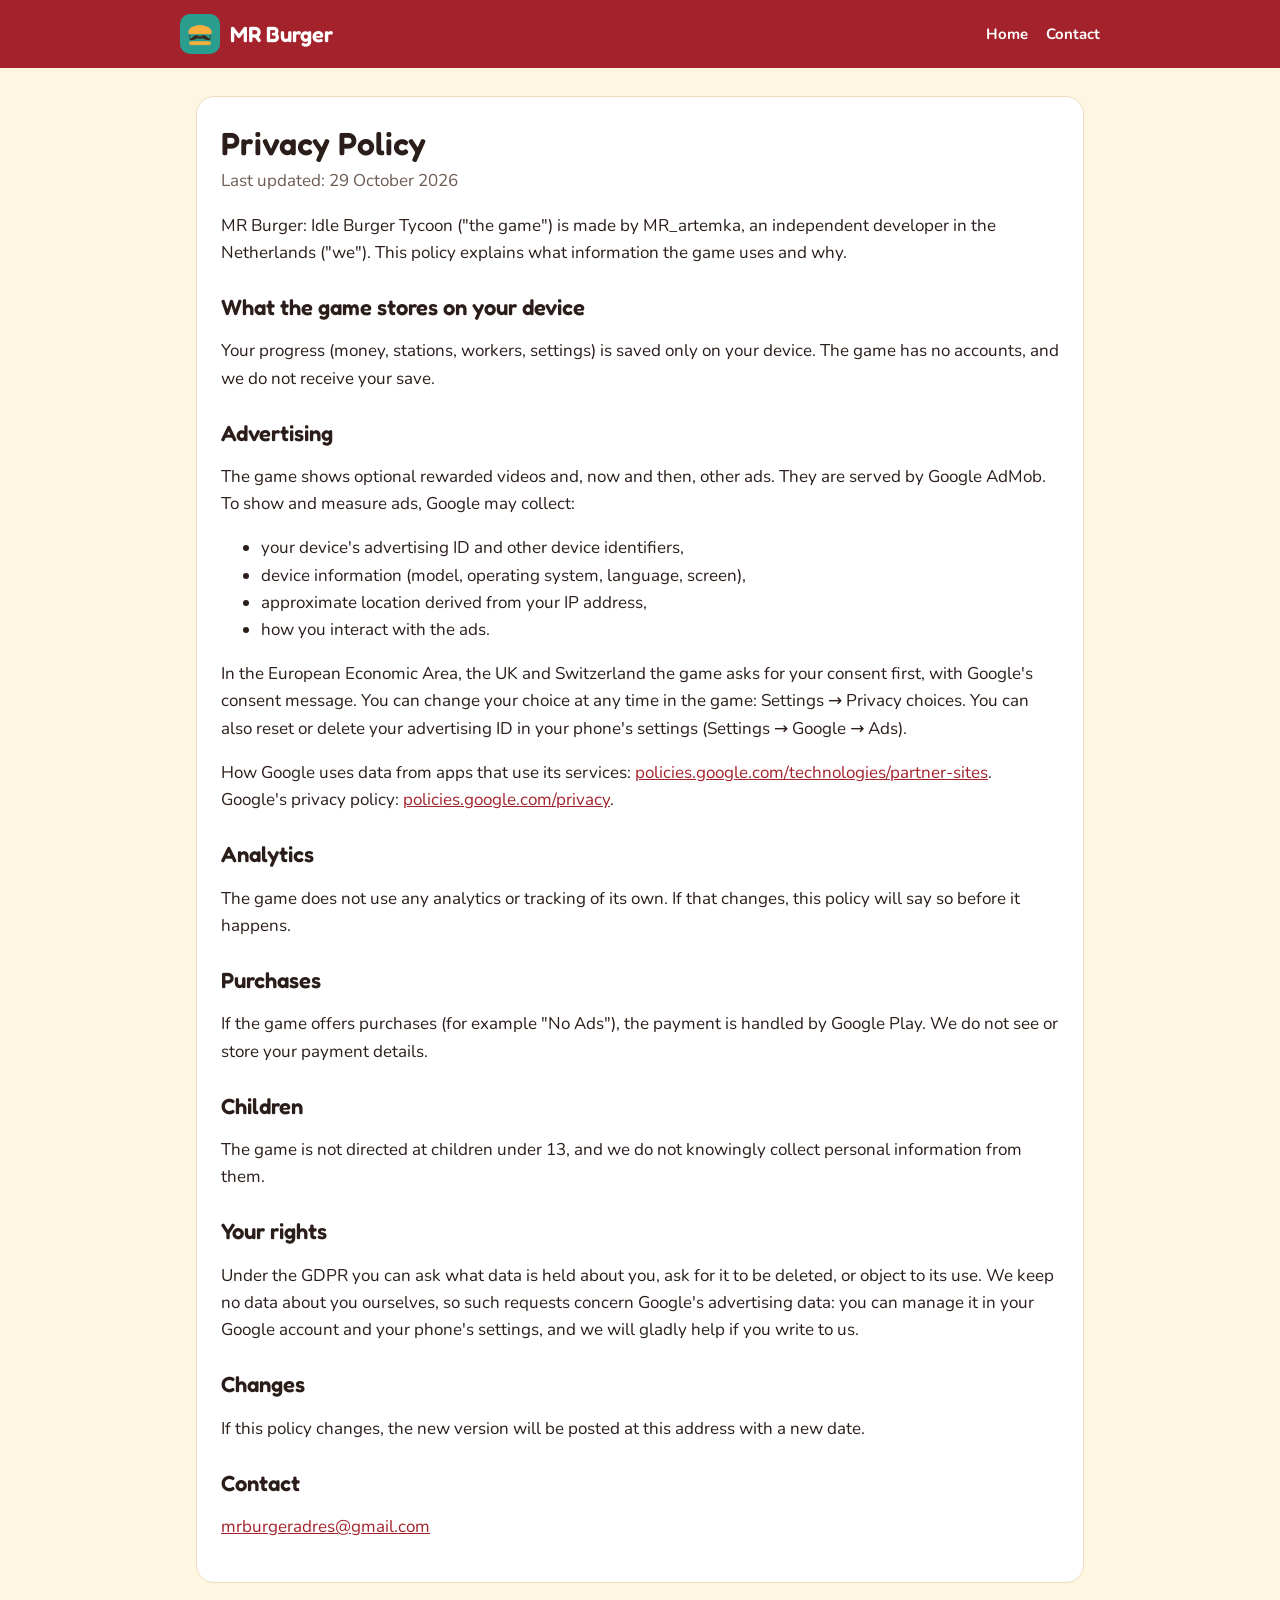
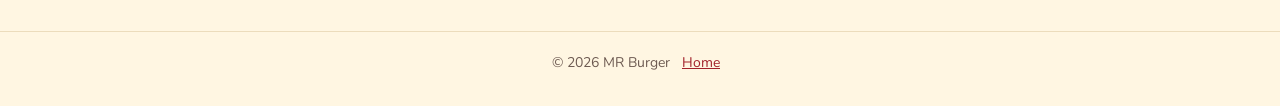
==== privacy.html @ ffeab212 "MR Burger website: home page, privacy policy, app-ads.txt Co-Authored-By: Claude Opus 5.5 <noreply@a" ====
<!doctype html>
<html lang="en">
<head>
  <meta charset="utf-8">
  <meta name="viewport" content="width=device-width, initial-scale=1">
  <title>MR Burger Privacy Policy</title>
  <meta name="description" content="How the MR Burger game uses information: saves on your device, ads by Google AdMob, your choices.">
  <link rel="icon" type="image/png" href="img/favicon.png">
  <link rel="preconnect" href="https://fonts.googleapis.com">
  <link rel="preconnect" href="https://fonts.gstatic.com" crossorigin>
  <link href="https://fonts.googleapis.com/css2?family=Fredoka:wght@600&family=Nunito:wght@400;700&display=swap" rel="stylesheet">
  <link rel="stylesheet" href="style.css">
</head>
<body>
  <header class="top">
    <div class="wrap">
      <a class="brand" href="./"><img src="img/icon.png" alt="">MR Burger</a>
      <nav><a href="./">Home</a><a href="#contact">Contact</a></nav>
    </div>
  </header>

  <!-- The same text as docs/store/privacy-policy.md: change both. -->
  <main class="wrap">
    <article>
      <h1>Privacy Policy</h1>
      <p class="date">Last updated: 29 October 2026</p>

      <p>MR Burger: Idle Burger Tycoon ("the game") is made by MR_artemka, an independent developer in the
        Netherlands ("we"). This policy explains what information the game uses and why.</p>

      <h2>What the game stores on your device</h2>
      <p>Your progress (money, stations, workers, settings) is saved only on your device. The game has no
        accounts, and we do not receive your save.</p>

      <h2>Advertising</h2>
      <p>The game shows optional rewarded videos and, now and then, other ads. They are served by Google AdMob.
        To show and measure ads, Google may collect:</p>
      <ul>
        <li>your device's advertising ID and other device identifiers,</li>
        <li>device information (model, operating system, language, screen),</li>
        <li>approximate location derived from your IP address,</li>
        <li>how you interact with the ads.</li>
      </ul>
      <p>In the European Economic Area, the UK and Switzerland the game asks for your consent first, with
        Google's consent message. You can change your choice at any time in the game: Settings → Privacy choices.
        You can also reset or delete your advertising ID in your phone's settings (Settings → Google → Ads).</p>
      <p>How Google uses data from apps that use its services:
        <a href="https://policies.google.com/technologies/partner-sites">policies.google.com/technologies/partner-sites</a>.
        Google's privacy policy: <a href="https://policies.google.com/privacy">policies.google.com/privacy</a>.</p>

      <h2>Analytics</h2>
      <p>The game does not use any analytics or tracking of its own. If that changes, this policy will say so
        before it happens.</p>

      <h2>Purchases</h2>
      <p>If the game offers purchases (for example "No Ads"), the payment is handled by Google Play. We do not
        see or store your payment details.</p>

      <h2>Children</h2>
      <p>The game is not directed at children under 13, and we do not knowingly collect personal information
        from them.</p>

      <h2>Your rights</h2>
      <p>Under the GDPR you can ask what data is held about you, ask for it to be deleted, or object to its use.
        We keep no data about you ourselves, so such requests concern Google's advertising data: you can manage
        it in your Google account and your phone's settings, and we will gladly help if you write to us.</p>

      <h2>Changes</h2>
      <p>If this policy changes, the new version will be posted at this address with a new date.</p>

      <h2 id="contact">Contact</h2>
      <p><a href="mailto:mrburgeradres@gmail.com">mrburgeradres@gmail.com</a></p>
    </article>
  </main>

  <footer>
    © 2026 MR Burger <a href="./">Home</a>
  </footer>
</body>
</html>
---- style.css ----
:root {
  --red: #a3222b;
  --red-dark: #7d1820;
  --cream: #fff6e2;
  --card: #ffffff;
  --ink: #2b1e1a;
  --muted: #6e5b52;
  --gold: #f4b81f;
  --line: #ecdcbc;
}

@media (prefers-color-scheme: dark) {
  :root {
    --cream: #1e1715;
    --card: #2a201d;
    --ink: #f6ebdd;
    --muted: #c3ae9f;
    --line: #47362f;
  }
}

* { box-sizing: border-box; }

html { -webkit-text-size-adjust: 100%; }

body {
  margin: 0;
  background: var(--cream);
  color: var(--ink);
  font: 17px/1.6 "Nunito", system-ui, -apple-system, "Segoe UI", Roboto, sans-serif;
}

a { color: var(--red); }
@media (prefers-color-scheme: dark) { a { color: var(--gold); } }

h1, h2, h3, .brand { font-family: "Fredoka", "Nunito", system-ui, sans-serif; font-weight: 600; line-height: 1.2; }

.top {
  background: var(--red);
  color: #fff;
  padding: 14px 16px;
}
.top .wrap { display: flex; align-items: center; gap: 12px; }
.top a { color: #fff; text-decoration: none; }
.brand { display: flex; align-items: center; gap: 10px; font-size: 22px; }
.brand img { width: 40px; height: 40px; border-radius: 10px; }
.top nav { margin-left: auto; display: flex; gap: 18px; font-weight: 700; font-size: 15px; }
.top nav a:hover { text-decoration: underline; }

.wrap { max-width: 920px; margin: 0 auto; }
main.wrap { padding: 0 16px 48px; }

.hero { text-align: center; padding: 40px 0 24px; }
.hero .icon { width: 128px; height: 128px; border-radius: 28px; box-shadow: 0 8px 24px rgba(0, 0, 0, .18); }
.hero h1 { font-size: clamp(30px, 6vw, 46px); margin: 18px 0 6px; }
.hero p.lead { font-size: 19px; color: var(--muted); max-width: 560px; margin: 0 auto 22px; }

.button {
  display: inline-block;
  background: #2b1e1a;
  border: 2px solid var(--gold);
  color: var(--gold);
  font-family: "Fredoka", system-ui, sans-serif;
  font-weight: 600;
  font-size: 18px;
  padding: 12px 26px;
  border-radius: 14px;
  text-decoration: none;
}
.button.soon { opacity: .75; cursor: default; }
.note { font-size: 14px; color: var(--muted); margin-top: 8px; }

.feature { display: block; width: 100%; height: auto; border-radius: 16px; margin: 24px 0; }

.shots {
  display: grid;
  grid-template-columns: repeat(4, 1fr);
  gap: 12px;
  margin: 8px 0 32px;
}
.shots img { width: 100%; height: auto; border-radius: 14px; border: 1px solid var(--line); }
@media (max-width: 640px) {
  .shots { grid-template-columns: repeat(2, 1fr); }
}

.cards { display: grid; grid-template-columns: repeat(auto-fit, minmax(240px, 1fr)); gap: 14px; }
.card { background: var(--card); border: 1px solid var(--line); border-radius: 16px; padding: 16px 18px; }
.card h3 { margin: 0 0 4px; font-size: 19px; }
.card p { margin: 0; color: var(--muted); font-size: 16px; }

article { background: var(--card); border: 1px solid var(--line); border-radius: 18px; padding: 8px 24px 24px; margin-top: 28px; }
article h1 { font-size: 32px; margin: 20px 0 4px; }
article h2 { font-size: 22px; margin: 28px 0 6px; }
article .date { color: var(--muted); margin-top: 0; }
@media (max-width: 640px) { article { padding: 4px 16px 16px; } }

footer { border-top: 1px solid var(--line); color: var(--muted); font-size: 14px; padding: 20px 16px 32px; text-align: center; }
footer a { margin: 0 8px; }
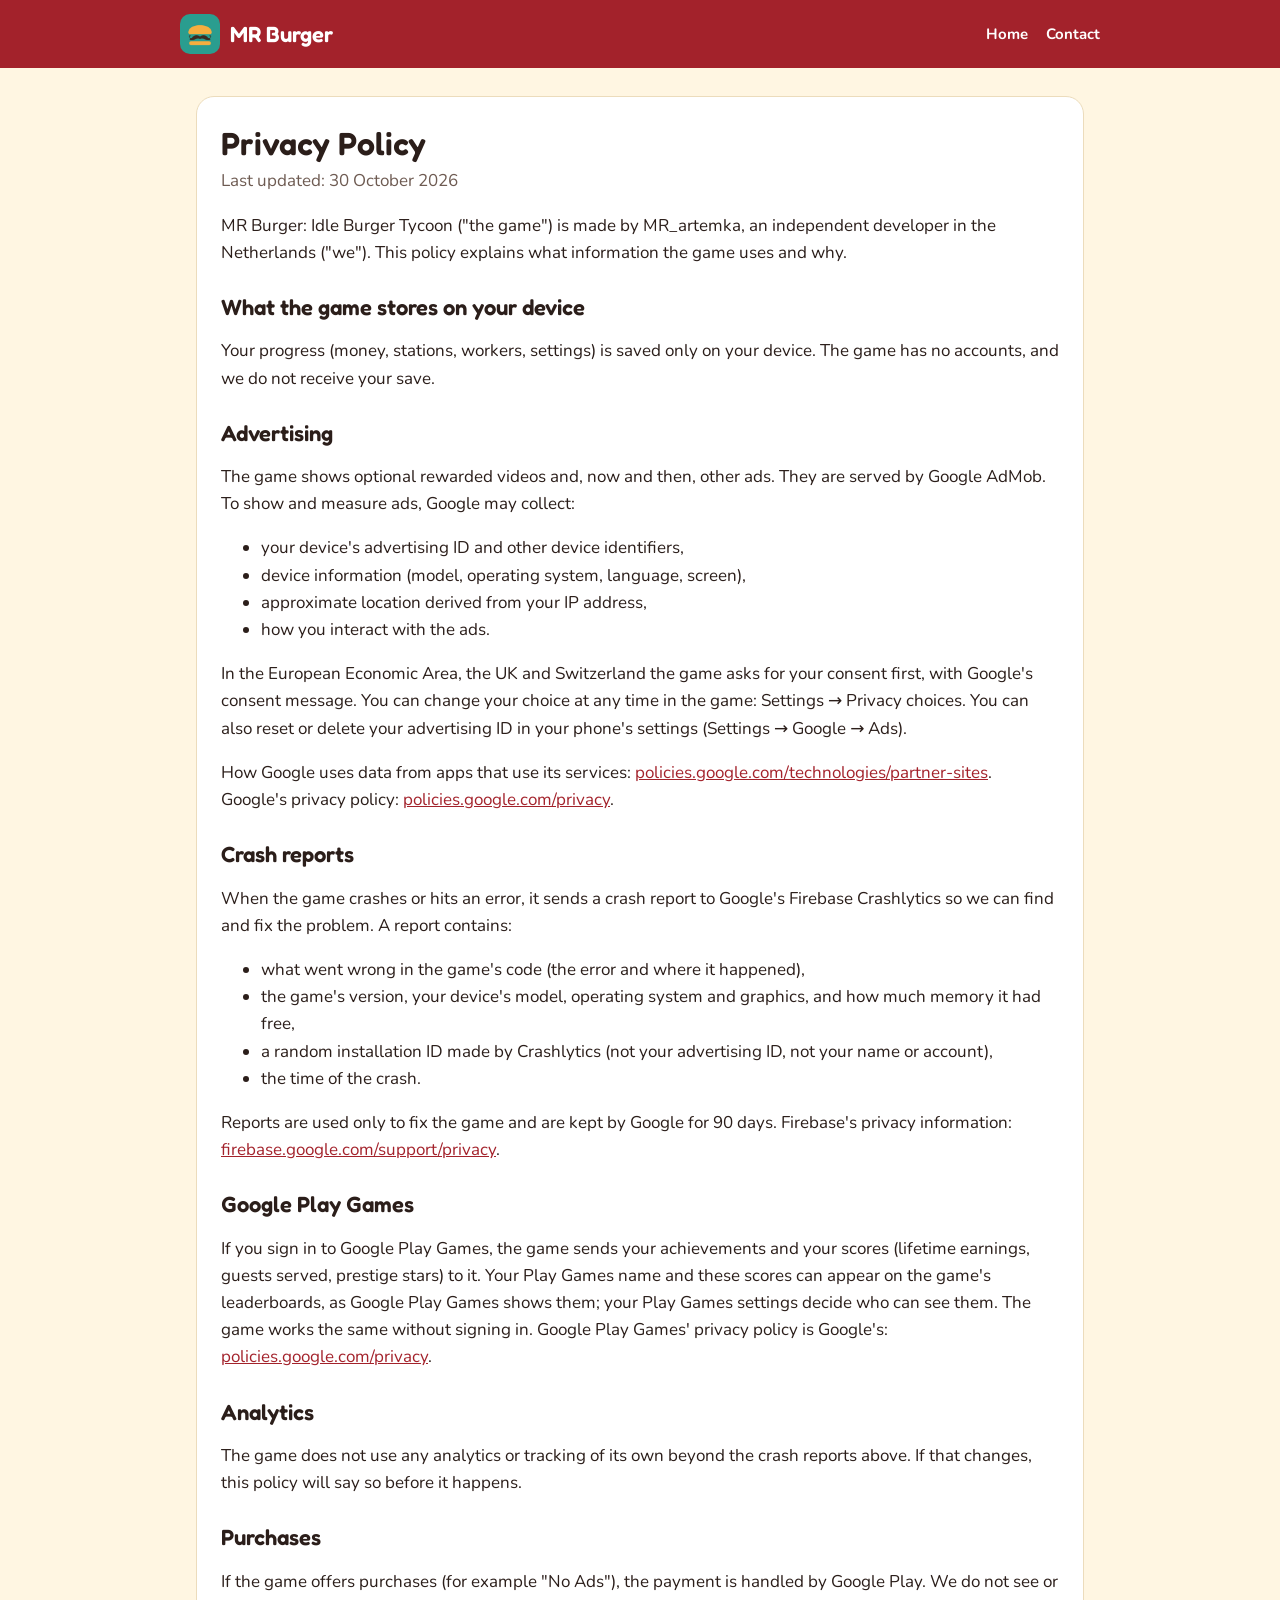
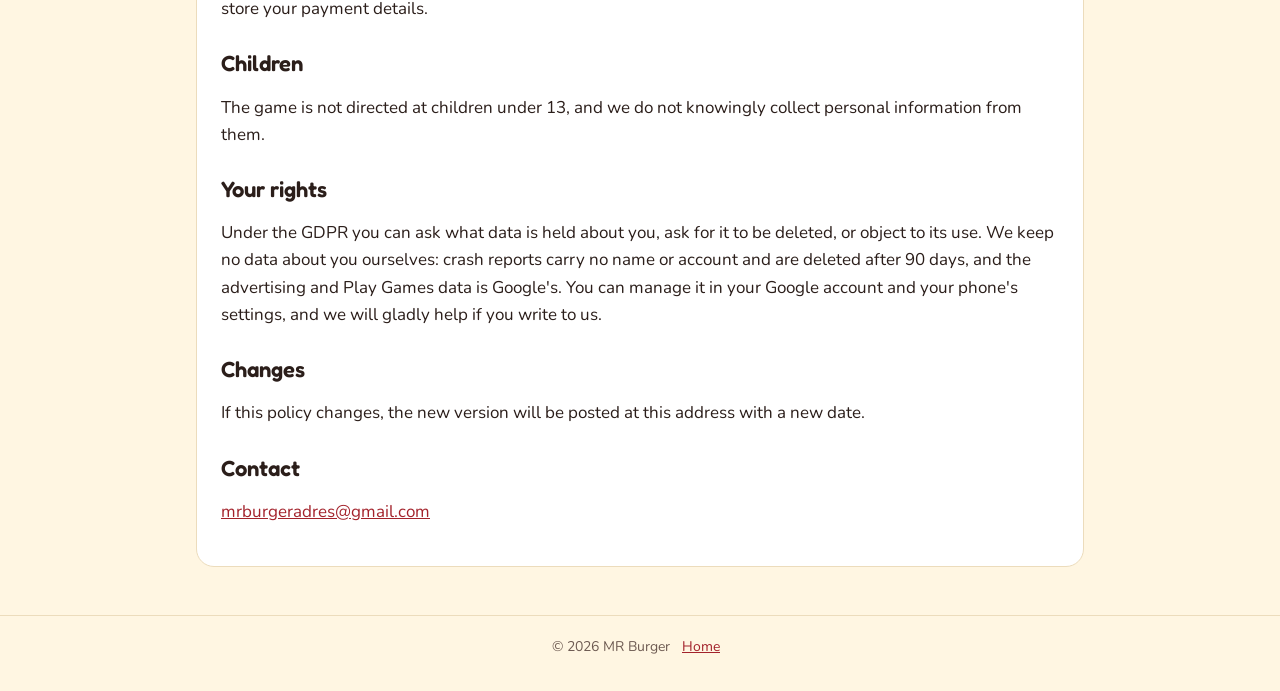
==== commit 695cd020: "Privacy policy: crash reports (Firebase Crashlytics) and Google Play Games Co-Authored-By: Claude Op" ====
--- a/privacy.html
+++ b/privacy.html
@@ -4,7 +4,7 @@
   <meta charset="utf-8">
   <meta name="viewport" content="width=device-width, initial-scale=1">
   <title>MR Burger Privacy Policy</title>
-  <meta name="description" content="How the MR Burger game uses information: saves on your device, ads by Google AdMob, your choices.">
+  <meta name="description" content="How the MR Burger game uses information: saves on your device, ads by Google AdMob, crash reports, Google Play Games, your choices.">
   <link rel="icon" type="image/png" href="img/favicon.png">
   <link rel="preconnect" href="https://fonts.googleapis.com">
   <link rel="preconnect" href="https://fonts.gstatic.com" crossorigin>
@@ -23,7 +23,7 @@
   <main class="wrap">
     <article>
       <h1>Privacy Policy</h1>
-      <p class="date">Last updated: 29 October 2026</p>
+      <p class="date">Last updated: 30 October 2026</p>
 
       <p>MR Burger: Idle Burger Tycoon ("the game") is made by MR_artemka, an independent developer in the
         Netherlands ("we"). This policy explains what information the game uses and why.</p>
@@ -48,9 +48,28 @@
         <a href="https://policies.google.com/technologies/partner-sites">policies.google.com/technologies/partner-sites</a>.
         Google's privacy policy: <a href="https://policies.google.com/privacy">policies.google.com/privacy</a>.</p>
 
+      <h2>Crash reports</h2>
+      <p>When the game crashes or hits an error, it sends a crash report to Google's Firebase Crashlytics so we
+        can find and fix the problem. A report contains:</p>
+      <ul>
+        <li>what went wrong in the game's code (the error and where it happened),</li>
+        <li>the game's version, your device's model, operating system and graphics, and how much memory it had free,</li>
+        <li>a random installation ID made by Crashlytics (not your advertising ID, not your name or account),</li>
+        <li>the time of the crash.</li>
+      </ul>
+      <p>Reports are used only to fix the game and are kept by Google for 90 days. Firebase's privacy information:
+        <a href="https://firebase.google.com/support/privacy">firebase.google.com/support/privacy</a>.</p>
+
+      <h2>Google Play Games</h2>
+      <p>If you sign in to Google Play Games, the game sends your achievements and your scores (lifetime earnings,
+        guests served, prestige stars) to it. Your Play Games name and these scores can appear on the game's
+        leaderboards, as Google Play Games shows them; your Play Games settings decide who can see them. The game
+        works the same without signing in. Google Play Games' privacy policy is Google's:
+        <a href="https://policies.google.com/privacy">policies.google.com/privacy</a>.</p>
+
       <h2>Analytics</h2>
-      <p>The game does not use any analytics or tracking of its own. If that changes, this policy will say so
-        before it happens.</p>
+      <p>The game does not use any analytics or tracking of its own beyond the crash reports above. If that
+        changes, this policy will say so before it happens.</p>
 
       <h2>Purchases</h2>
       <p>If the game offers purchases (for example "No Ads"), the payment is handled by Google Play. We do not
@@ -62,8 +81,9 @@
 
       <h2>Your rights</h2>
       <p>Under the GDPR you can ask what data is held about you, ask for it to be deleted, or object to its use.
-        We keep no data about you ourselves, so such requests concern Google's advertising data: you can manage
-        it in your Google account and your phone's settings, and we will gladly help if you write to us.</p>
+        We keep no data about you ourselves: crash reports carry no name or account and are deleted after 90
+        days, and the advertising and Play Games data is Google's. You can manage it in your Google account and
+        your phone's settings, and we will gladly help if you write to us.</p>
 
       <h2>Changes</h2>
       <p>If this policy changes, the new version will be posted at this address with a new date.</p>
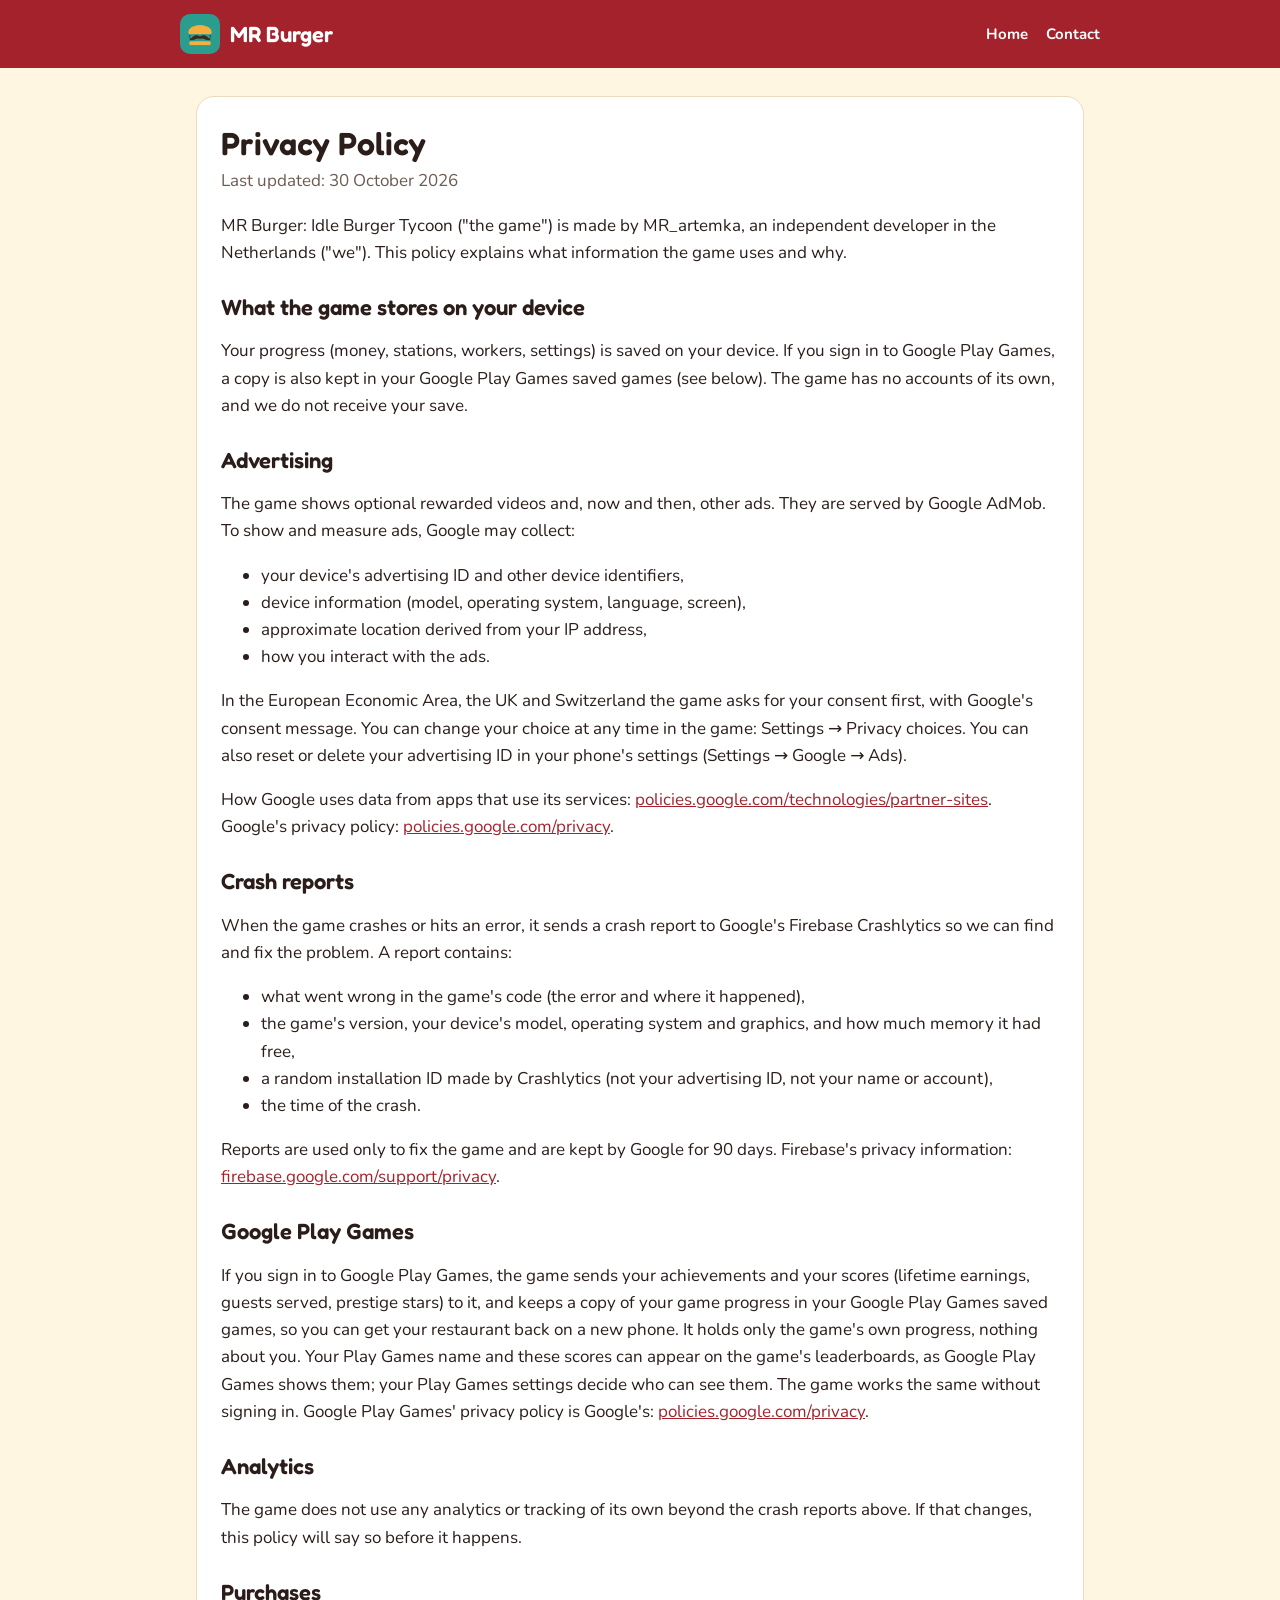
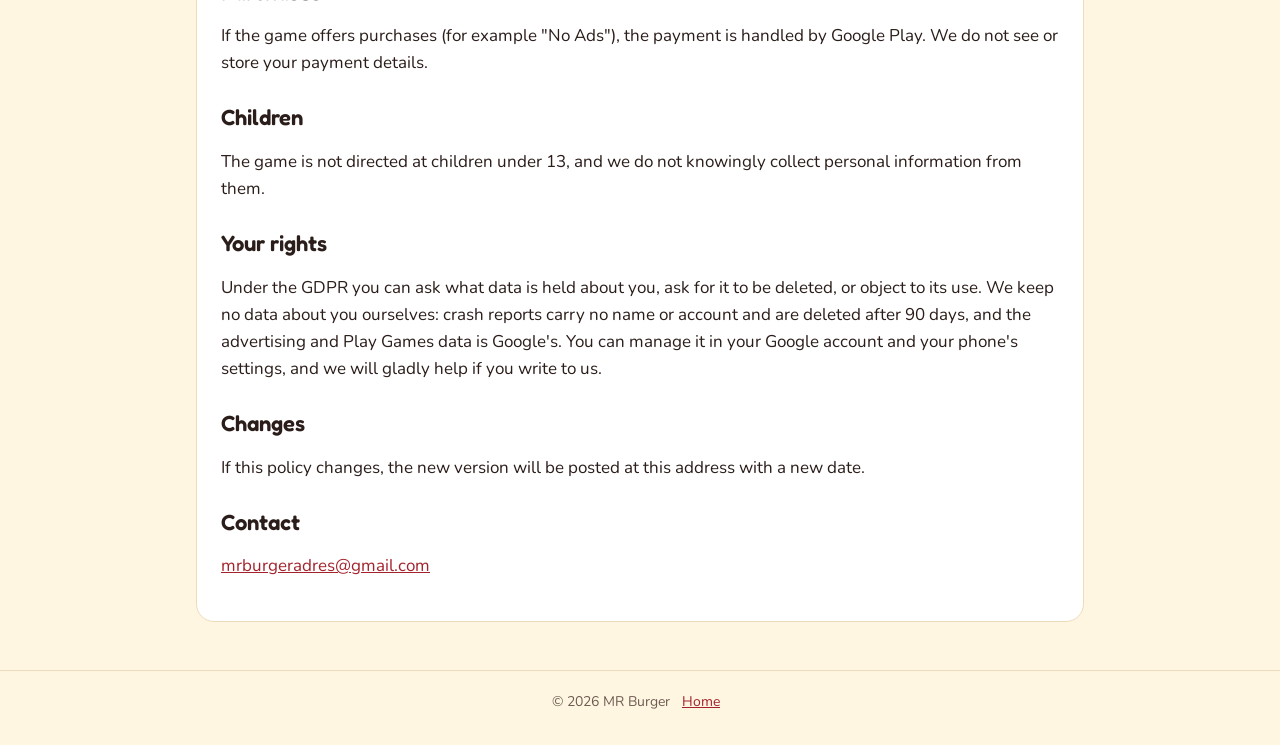
==== commit 7eeaa196: "Privacy policy: the copy of progress in Play Games saved games Co-Authored-By: Claude Opus 5.5 <nore" ====
--- a/privacy.html
+++ b/privacy.html
@@ -29,8 +29,9 @@
         Netherlands ("we"). This policy explains what information the game uses and why.</p>
 
       <h2>What the game stores on your device</h2>
-      <p>Your progress (money, stations, workers, settings) is saved only on your device. The game has no
-        accounts, and we do not receive your save.</p>
+      <p>Your progress (money, stations, workers, settings) is saved on your device. If you sign in to Google Play
+        Games, a copy is also kept in your Google Play Games saved games (see below). The game has no accounts of
+        its own, and we do not receive your save.</p>
 
       <h2>Advertising</h2>
       <p>The game shows optional rewarded videos and, now and then, other ads. They are served by Google AdMob.
@@ -62,9 +63,11 @@
 
       <h2>Google Play Games</h2>
       <p>If you sign in to Google Play Games, the game sends your achievements and your scores (lifetime earnings,
-        guests served, prestige stars) to it. Your Play Games name and these scores can appear on the game's
-        leaderboards, as Google Play Games shows them; your Play Games settings decide who can see them. The game
-        works the same without signing in. Google Play Games' privacy policy is Google's:
+        guests served, prestige stars) to it, and keeps a copy of your game progress in your Google Play Games
+        saved games, so you can get your restaurant back on a new phone. It holds only the game's own progress,
+        nothing about you. Your Play Games name and these scores can appear on the game's leaderboards, as Google
+        Play Games shows them; your Play Games settings decide who can see them. The game works the same without
+        signing in. Google Play Games' privacy policy is Google's:
         <a href="https://policies.google.com/privacy">policies.google.com/privacy</a>.</p>
 
       <h2>Analytics</h2>
